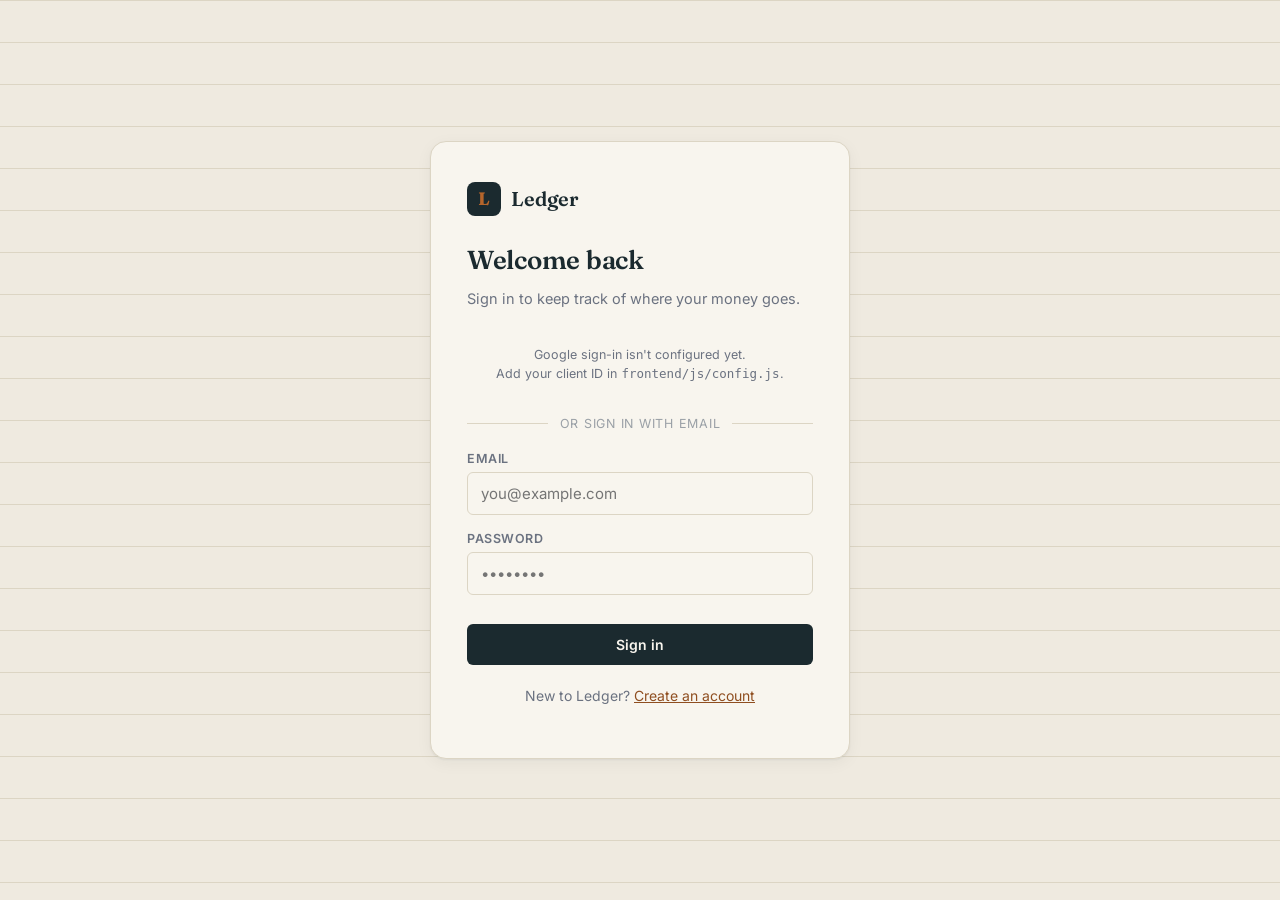
==== frontend/login.html @ 06ac3ed9 "Initial commit: Ledger expense tracker (FastAPI + vanilla JS) Adds Postgres support alongside SQLite" ====
<!DOCTYPE html>
<html lang="en">
<head>
<meta charset="UTF-8" />
<meta name="viewport" content="width=device-width, initial-scale=1.0" />
<title>Sign in — Ledger</title>
<link rel="stylesheet" href="css/style.css" />
<script src="https://accounts.google.com/gsi/client" async defer></script>
</head>
<body>
  <div class="auth-shell">
    <div class="auth-card">
      <div class="auth-brand">
        <div class="mark">L</div>
        <div class="name">Ledger</div>
      </div>

      <h1>Welcome back</h1>
      <p class="auth-sub">Sign in to keep track of where your money goes.</p>

      <div id="google-btn-container"></div>
      <div class="divider">or sign in with email</div>

      <form id="login-form" novalidate>
        <div class="field">
          <label for="login-email">Email</label>
          <input id="login-email" type="email" required autocomplete="email" placeholder="you@example.com" />
        </div>
        <div class="field">
          <label for="login-password">Password</label>
          <input id="login-password" type="password" required autocomplete="current-password" placeholder="••••••••" />
        </div>
        <div class="error-text" id="login-error"></div>
        <button type="submit" id="login-submit" class="btn btn-primary btn-block">Sign in</button>
      </form>

      <p class="auth-foot">New to Ledger? <a href="signup.html">Create an account</a></p>
    </div>
  </div>

  <script src="js/config.js"></script>
  <script src="js/api.js"></script>
  <script src="js/utils.js"></script>
  <script src="js/auth.js"></script>
</body>
</html>
---- frontend/css/style.css ----
/* ============================================================
   Ledger — design tokens
   Ink #1B2A2F · Paper #EFEAE0 · Copper #B5652B
   Moss #5B7B5B (positive/under budget) · Brick #A63D40 (over budget)
   Slate #6B7280 (utility text)
   Display: Fraunces · Body: Inter · Data: IBM Plex Mono
   ============================================================ */

@import url('https://fonts.googleapis.com/css2?family=Fraunces:ital,opsz,wght@0,9..144,400;0,9..144,500;0,9..144,600;0,9..144,700;1,9..144,500&family=Inter:wght@400;500;600;700&family=IBM+Plex+Mono:wght@400;500;600&display=swap');

:root {
  --ink: #1B2A2F;
  --ink-soft: #2C3E44;
  --paper: #EFEAE0;
  --paper-raised: #F8F5EE;
  --paper-line: #DCD5C4;
  --copper: #B5652B;
  --copper-dark: #8F4E20;
  --moss: #5B7B5B;
  --brick: #A63D40;
  --slate: #6B7280;
  --slate-light: #9AA0A6;

  --font-display: 'Fraunces', Georgia, serif;
  --font-body: 'Inter', -apple-system, BlinkMacSystemFont, sans-serif;
  --font-mono: 'IBM Plex Mono', 'SF Mono', Consolas, monospace;

  --radius-sm: 6px;
  --radius-md: 10px;
  --radius-lg: 16px;
  --shadow-card: 0 1px 2px rgba(27,42,47,0.06), 0 4px 16px rgba(27,42,47,0.05);
  --shadow-pop: 0 8px 30px rgba(27,42,47,0.18);
}

* { box-sizing: border-box; }

html, body {
  margin: 0;
  padding: 0;
  background: var(--paper);
  color: var(--ink);
  font-family: var(--font-body);
  -webkit-font-smoothing: antialiased;
}

body {
  min-height: 100vh;
  background-image:
    linear-gradient(var(--paper-line) 1px, transparent 1px);
  background-size: 100% 42px;
  background-attachment: local;
}

h1, h2, h3, .display {
  font-family: var(--font-display);
  font-weight: 600;
  letter-spacing: -0.01em;
  color: var(--ink);
  margin: 0;
}

.mono, .amount, input[type="number"], .num {
  font-family: var(--font-mono);
  font-variant-numeric: tabular-nums;
}

a { color: var(--copper-dark); }

button { font-family: var(--font-body); cursor: pointer; }

::selection { background: var(--copper); color: var(--paper-raised); }

/* Scrollbar */
::-webkit-scrollbar { width: 10px; height: 10px; }
::-webkit-scrollbar-thumb { background: var(--paper-line); border-radius: 10px; }
::-webkit-scrollbar-track { background: transparent; }

/* ---------------- Buttons ---------------- */
.btn {
  display: inline-flex;
  align-items: center;
  justify-content: center;
  gap: 8px;
  padding: 11px 20px;
  border-radius: var(--radius-sm);
  border: 1px solid transparent;
  font-weight: 600;
  font-size: 14px;
  transition: transform .12s ease, box-shadow .12s ease, background-color .12s ease;
}
.btn:active { transform: translateY(1px); }

.btn-primary {
  background: var(--ink);
  color: var(--paper-raised);
}
.btn-primary:hover { background: var(--ink-soft); }

.btn-copper {
  background: var(--copper);
  color: #fff;
}
.btn-copper:hover { background: var(--copper-dark); }

.btn-ghost {
  background: transparent;
  color: var(--ink);
  border-color: var(--paper-line);
}
.btn-ghost:hover { background: var(--paper-raised); }

.btn-danger {
  background: transparent;
  color: var(--brick);
  border-color: rgba(166,61,64,0.35);
}
.btn-danger:hover { background: rgba(166,61,64,0.08); }

.btn-block { width: 100%; }
.btn-sm { padding: 7px 12px; font-size: 13px; }
.btn:disabled { opacity: .55; cursor: not-allowed; }

/* ---------------- Forms ---------------- */
label {
  display: block;
  font-size: 12.5px;
  font-weight: 600;
  color: var(--slate);
  text-transform: uppercase;
  letter-spacing: 0.04em;
  margin-bottom: 6px;
}

input, select, textarea {
  width: 100%;
  padding: 11px 13px;
  border: 1px solid var(--paper-line);
  border-radius: var(--radius-sm);
  background: var(--paper-raised);
  color: var(--ink);
  font-size: 15px;
  font-family: var(--font-body);
  transition: border-color .12s ease, box-shadow .12s ease;
}
input:focus, select:focus, textarea:focus {
  outline: none;
  border-color: var(--copper);
  box-shadow: 0 0 0 3px rgba(181,101,43,0.15);
}
textarea { resize: vertical; min-height: 70px; }

.field { margin-bottom: 16px; }
.field-row { display: flex; gap: 12px; }
.field-row .field { flex: 1; }

.error-text {
  color: var(--brick);
  font-size: 13.5px;
  margin-top: 8px;
  min-height: 1em;
}

/* ---------------- Auth pages ---------------- */
.auth-shell {
  min-height: 100vh;
  display: flex;
  align-items: center;
  justify-content: center;
  padding: 24px;
}

.auth-card {
  width: 100%;
  max-width: 420px;
  background: var(--paper-raised);
  border: 1px solid var(--paper-line);
  border-radius: var(--radius-lg);
  padding: 40px 36px;
  box-shadow: var(--shadow-card);
}

.auth-brand {
  display: flex;
  align-items: center;
  gap: 10px;
  margin-bottom: 28px;
}
.auth-brand .mark {
  width: 34px; height: 34px;
  border-radius: 8px;
  background: var(--ink);
  color: var(--copper);
  display: flex; align-items: center; justify-content: center;
  font-family: var(--font-display);
  font-weight: 700;
  font-size: 18px;
}
.auth-brand .name { font-family: var(--font-display); font-size: 20px; font-weight: 600; }

.auth-card h1 { font-size: 26px; margin-bottom: 6px; }
.auth-sub { color: var(--slate); font-size: 14.5px; margin-bottom: 26px; }

.divider {
  display: flex; align-items: center; gap: 12px;
  color: var(--slate-light); font-size: 12.5px; text-transform: uppercase; letter-spacing: .06em;
  margin: 20px 0;
}
.divider::before, .divider::after {
  content: ''; flex: 1; height: 1px; background: var(--paper-line);
}

#google-btn-container { display: flex; justify-content: center; margin-bottom: 4px; }

.auth-foot { text-align: center; margin-top: 22px; font-size: 14px; color: var(--slate); }

/* ---------------- App shell ---------------- */
.app-shell { display: flex; min-height: 100vh; }

.sidebar {
  width: 236px;
  flex-shrink: 0;
  background: var(--ink);
  color: var(--paper);
  display: flex;
  flex-direction: column;
  padding: 22px 16px;
  position: sticky;
  top: 0;
  height: 100vh;
}

.sidebar .brand {
  display: flex; align-items: center; gap: 10px;
  padding: 6px 8px 22px;
  border-bottom: 1px solid rgba(239,234,224,0.12);
  margin-bottom: 18px;
}
.sidebar .brand .mark {
  width: 30px; height: 30px; border-radius: 7px;
  background: var(--copper); color: var(--ink);
  display: flex; align-items: center; justify-content: center;
  font-family: var(--font-display); font-weight: 700;
}
.sidebar .brand .name { font-family: var(--font-display); font-size: 18px; font-weight: 600; }

.nav-item {
  display: flex; align-items: center; gap: 12px;
  padding: 11px 12px;
  border-radius: var(--radius-sm);
  color: rgba(239,234,224,0.75);
  font-size: 14.5px;
  font-weight: 500;
  margin-bottom: 3px;
  border: none;
  background: transparent;
  width: 100%;
  text-align: left;
}
.nav-item svg { width: 18px; height: 18px; flex-shrink: 0; }
.nav-item:hover { background: rgba(239,234,224,0.06); color: var(--paper); }
.nav-item.active { background: rgba(181,101,43,0.22); color: var(--paper); }

.sidebar-foot {
  margin-top: auto;
  padding-top: 16px;
  border-top: 1px solid rgba(239,234,224,0.12);
}
.user-chip {
  display: flex; align-items: center; gap: 10px;
  padding: 8px;
  border-radius: var(--radius-sm);
}
.user-chip img, .user-chip .avatar-fallback {
  width: 32px; height: 32px; border-radius: 50%;
  background: var(--copper); color: var(--ink);
  display: flex; align-items: center; justify-content: center;
  font-weight: 700; font-size: 13px; flex-shrink: 0;
  object-fit: cover;
}
.user-chip .who { min-width: 0; }
.user-chip .name { font-size: 13.5px; font-weight: 600; color: var(--paper); white-space: nowrap; overflow: hidden; text-overflow: ellipsis; }
.user-chip .email { font-size: 11.5px; color: rgba(239,234,224,0.55); white-space: nowrap; overflow: hidden; text-overflow: ellipsis; }

.logout-link {
  display: block; margin-top: 10px; padding: 8px;
  font-size: 13px; color: rgba(239,234,224,0.6);
  border: none; background: none; width: 100%; text-align: left; border-radius: var(--radius-sm);
}
.logout-link:hover { color: var(--brick); background: rgba(239,234,224,0.06); }

.main {
  flex: 1;
  min-width: 0;
  padding: 30px 40px 60px;
}

.view { display: none; }
.view.active { display: block; }

.page-head {
  display: flex; align-items: baseline; justify-content: space-between;
  margin-bottom: 26px; flex-wrap: wrap; gap: 12px;
}
.page-head h1 { font-size: 28px; }
.page-head .sub { color: var(--slate); font-size: 14px; margin-top: 4px; }

/* ---------------- Cards / grid ---------------- */
.card {
  background: var(--paper-raised);
  border: 1px solid var(--paper-line);
  border-radius: var(--radius-lg);
  box-shadow: var(--shadow-card);
}

.stat-grid {
  display: grid;
  grid-template-columns: repeat(4, 1fr);
  gap: 16px;
  margin-bottom: 26px;
}
@media (max-width: 980px) { .stat-grid { grid-template-columns: repeat(2, 1fr); } }

.stat-card {
  padding: 20px 20px 18px;
  position: relative;
  overflow: hidden;
}
.stat-card .eyebrow {
  font-size: 11.5px; text-transform: uppercase; letter-spacing: .06em;
  color: var(--slate); font-weight: 600; margin-bottom: 10px;
}
.stat-card .value {
  font-family: var(--font-mono);
  font-size: 26px; font-weight: 600; letter-spacing: -0.01em;
}
.stat-card .value small { font-size: 14px; font-weight: 500; color: var(--slate); margin-left: 4px; }
.stat-card .delta { font-size: 12.5px; margin-top: 8px; font-weight: 600; }
.delta.up { color: var(--brick); }
.delta.down { color: var(--moss); }
.delta.flat { color: var(--slate); }

.stat-card::after {
  content: '';
  position: absolute; right: -18px; bottom: -18px;
  width: 90px; height: 90px; border-radius: 50%;
  background: var(--copper); opacity: 0.06;
}

.charts-row {
  display: grid;
  grid-template-columns: 1.4fr 1fr;
  gap: 16px;
  margin-bottom: 26px;
}
@media (max-width: 980px) { .charts-row { grid-template-columns: 1fr; } }

.chart-card { padding: 20px 22px 8px; }
.chart-card h3 { font-size: 16px; margin-bottom: 4px; }
.chart-card .sub { color: var(--slate); font-size: 13px; margin-bottom: 12px; }
.chart-card canvas { max-width: 100%; }

/* ---------------- Ledger table ---------------- */
.ledger {
  background: var(--paper-raised);
  border: 1px solid var(--paper-line);
  border-radius: var(--radius-lg);
  overflow: hidden;
}
.ledger-toolbar {
  display: flex; gap: 10px; align-items: center; flex-wrap: wrap;
  padding: 16px 20px;
  border-bottom: 1px solid var(--paper-line);
}
.ledger-toolbar input, .ledger-toolbar select { width: auto; min-width: 150px; }
.ledger-toolbar .search { flex: 1; min-width: 180px; }
.ledger-toolbar .spacer { flex: 1; }

table.ledger-table { width: 100%; border-collapse: collapse; }
.ledger-table thead th {
  text-align: left;
  font-size: 11.5px; text-transform: uppercase; letter-spacing: .05em;
  color: var(--slate); font-weight: 600;
  padding: 12px 20px;
  border-bottom: 1px solid var(--paper-line);
  background: rgba(220,213,196,0.25);
}
.ledger-table tbody tr {
  border-bottom: 1px solid var(--paper-line);
  transition: background-color .1s ease;
}
.ledger-table tbody tr:last-child { border-bottom: none; }
.ledger-table tbody tr:hover { background: rgba(181,101,43,0.05); }
.ledger-table td { padding: 13px 20px; font-size: 14.5px; vertical-align: middle; }
.ledger-table td.amount { font-family: var(--font-mono); font-weight: 600; text-align: right; white-space: nowrap; }
.ledger-table td.actions { text-align: right; white-space: nowrap; }
.ledger-table td.actions button {
  background: none; border: none; color: var(--slate);
  padding: 4px 6px; border-radius: 6px;
}
.ledger-table td.actions button:hover { color: var(--ink); background: var(--paper); }
.ledger-table td.actions button.danger:hover { color: var(--brick); }

.cat-pill {
  display: inline-flex; align-items: center; gap: 6px;
  padding: 4px 10px; border-radius: 100px;
  font-size: 12.5px; font-weight: 600;
  background: rgba(181,101,43,0.1);
  color: var(--ink);
  white-space: nowrap;
}
.cat-pill .dot { width: 7px; height: 7px; border-radius: 50%; flex-shrink: 0; }

.empty-state {
  text-align: center; padding: 60px 20px; color: var(--slate);
}
.empty-state .glyph { font-size: 34px; margin-bottom: 10px; }
.empty-state h3 { color: var(--ink); margin-bottom: 6px; font-size: 17px; }

.pagination {
  display: flex; align-items: center; justify-content: space-between;
  padding: 14px 20px; border-top: 1px solid var(--paper-line);
  font-size: 13px; color: var(--slate);
}
.pagination .controls { display: flex; gap: 8px; }

/* ---------------- Modal ---------------- */
.modal-overlay {
  position: fixed; inset: 0; background: rgba(27,42,47,0.45);
  display: none; align-items: flex-start; justify-content: center;
  padding: 6vh 20px; z-index: 100; overflow-y: auto;
  backdrop-filter: blur(2px);
}
.modal-overlay.active { display: flex; }
.modal {
  background: var(--paper-raised);
  border-radius: var(--radius-lg);
  width: 100%; max-width: 480px;
  padding: 28px 28px 24px;
  box-shadow: var(--shadow-pop);
  border: 1px solid var(--paper-line);
}
.modal-head {
  display: flex; align-items: center; justify-content: space-between;
  margin-bottom: 18px;
}
.modal-head h2 { font-size: 20px; }
.modal-close {
  background: none; border: none; color: var(--slate); font-size: 20px;
  width: 30px; height: 30px; border-radius: 50%;
}
.modal-close:hover { background: var(--paper); color: var(--ink); }
.modal-actions { display: flex; gap: 10px; margin-top: 22px; }
.modal-actions .btn { flex: 1; }

/* Category chips picker */
.chip-picker { display: flex; flex-wrap: wrap; gap: 8px; }
.chip-picker .chip {
  display: inline-flex; align-items: center; gap: 7px;
  padding: 7px 13px; border-radius: 100px; font-size: 13.5px; font-weight: 600;
  border: 1.5px solid var(--paper-line); background: var(--paper-raised); color: var(--ink);
}
.chip-picker .chip::before {
  content: ''; width: 8px; height: 8px; border-radius: 50%; background: var(--dot, var(--slate)); flex-shrink: 0;
}
.chip-picker .chip.selected { border-color: var(--copper); background: rgba(181,101,43,0.12); }

/* ---------------- Category management ---------------- */
.category-grid { display: grid; grid-template-columns: repeat(auto-fill, minmax(230px,1fr)); gap: 14px; }
.category-card {
  display: flex; align-items: center; gap: 12px;
  padding: 16px; border-radius: var(--radius-md);
  background: var(--paper-raised); border: 1px solid var(--paper-line);
}
.category-card .swatch { width: 34px; height: 34px; border-radius: 9px; flex-shrink: 0; }
.category-card .info { flex: 1; min-width: 0; }
.category-card .info .name { font-weight: 600; font-size: 14.5px; }
.category-card .info .spend { font-size: 12.5px; color: var(--slate); font-family: var(--font-mono); }
.category-card .cat-actions { display: flex; gap: 2px; }
.category-card .cat-actions button { background: none; border: none; color: var(--slate); padding: 5px; border-radius: 6px; }
.category-card .cat-actions button:hover { color: var(--ink); background: var(--paper); }

/* ---------------- Budgets ---------------- */
.budget-row { padding: 14px 0; border-bottom: 1px solid var(--paper-line); }
.budget-row:last-child { border-bottom: none; }
.budget-row .top { display: flex; justify-content: space-between; margin-bottom: 8px; font-size: 14px; }
.budget-row .top .cat { font-weight: 600; display: flex; align-items: center; gap: 8px; }
.budget-row .top .figures { font-family: var(--font-mono); color: var(--slate); }
.budget-bar { height: 8px; border-radius: 100px; background: var(--paper-line); overflow: hidden; }
.budget-bar .fill { height: 100%; border-radius: 100px; background: var(--moss); transition: width .3s ease; }
.budget-bar .fill.over { background: var(--brick); }

/* ---------------- Settings ---------------- */
.settings-grid { display: grid; grid-template-columns: repeat(2, 1fr); gap: 18px; }
@media (max-width: 900px) { .settings-grid { grid-template-columns: 1fr; } }
.settings-card { padding: 22px 24px; }
.settings-card h3 { font-size: 16px; margin-bottom: 16px; }

.toast-stack {
  position: fixed; bottom: 24px; right: 24px; z-index: 200;
  display: flex; flex-direction: column; gap: 10px;
}
.toast {
  background: var(--ink); color: var(--paper); padding: 13px 18px;
  border-radius: var(--radius-sm); font-size: 14px; box-shadow: var(--shadow-pop);
  border-left: 3px solid var(--copper);
  animation: toast-in .18s ease;
  max-width: 320px;
}
.toast.error { border-left-color: var(--brick); }
.toast.success { border-left-color: var(--moss); }
@keyframes toast-in { from { opacity: 0; transform: translateY(8px);} to {opacity: 1; transform: translateY(0);} }

.spinner {
  width: 18px; height: 18px; border-radius: 50%;
  border: 2px solid rgba(239,234,224,0.35); border-top-color: var(--paper);
  animation: spin .7s linear infinite; display: inline-block;
}
@keyframes spin { to { transform: rotate(360deg); } }

.hidden { display: none !important; }

.mobile-topbar { display: none; }
@media (max-width: 860px) {
  .app-shell { flex-direction: column; }
  .sidebar { display: none; }
  .sidebar.mobile-open { display: flex; position: fixed; z-index: 150; width: 240px; }
  .mobile-topbar {
    display: flex; align-items: center; justify-content: space-between;
    padding: 14px 18px; background: var(--ink); color: var(--paper); position: sticky; top: 0; z-index: 90;
  }
  .mobile-topbar button { background: none; border: none; color: var(--paper); font-size: 22px; }
  .main { padding: 20px; }
  .stat-grid { grid-template-columns: 1fr; }
}
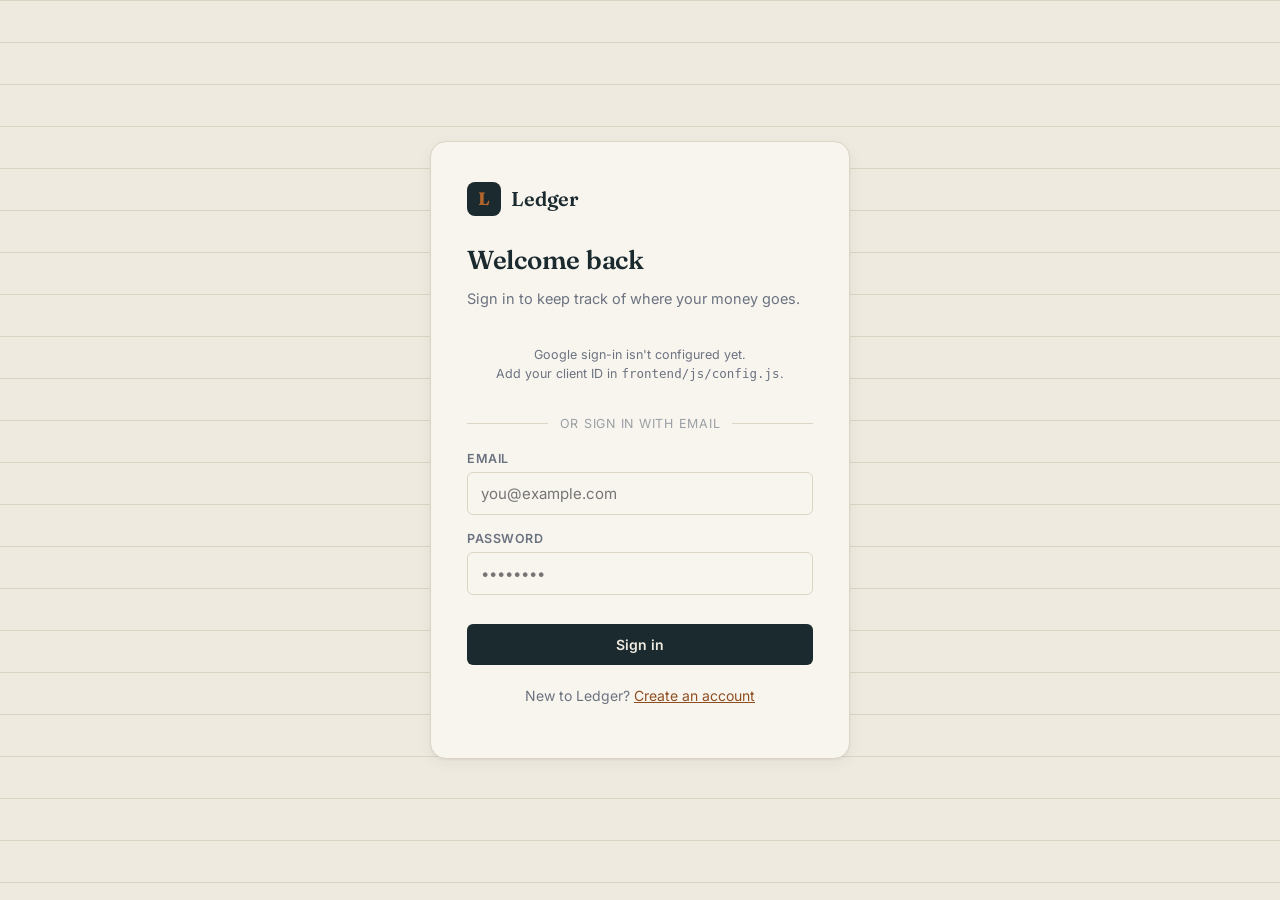
==== commit 0070650c: "Add a theme switcher: Paper (light), Midnight (dark), Slate Adds a "Choose a color theme" dropdown i" ====
--- a/frontend/login.html
+++ b/frontend/login.html
@@ -4,6 +4,7 @@
 <meta charset="UTF-8" />
 <meta name="viewport" content="width=device-width, initial-scale=1.0" />
 <title>Sign in — Ledger</title>
+<script>document.documentElement.setAttribute("data-theme", localStorage.getItem("ledger_theme") || "light");</script>
 <link rel="stylesheet" href="css/style.css" />
 <script src="https://accounts.google.com/gsi/client" async defer></script>
 </head>
--- a/frontend/css/style.css
+++ b/frontend/css/style.css
@@ -9,17 +9,24 @@
 @import url('https://fonts.googleapis.com/css2?family=Fraunces:ital,opsz,wght@0,9..144,400;0,9..144,500;0,9..144,600;0,9..144,700;1,9..144,500&family=Inter:wght@400;500;600;700&family=IBM+Plex+Mono:wght@400;500;600&display=swap');
 
 :root {
+  /* Permanent dark chrome (sidebar / primary buttons / topbar) — stays
+     constant across themes, only the page surfaces below switch. */
   --ink: #1B2A2F;
   --ink-soft: #2C3E44;
+  --chrome-text: #EFEAE0;
+
+  /* Page surfaces + default text — these are what themes override. */
   --paper: #EFEAE0;
   --paper-raised: #F8F5EE;
   --paper-line: #DCD5C4;
+  --text: #1B2A2F;
+  --slate: #6B7280;
+  --slate-light: #9AA0A6;
+
   --copper: #B5652B;
   --copper-dark: #8F4E20;
   --moss: #5B7B5B;
   --brick: #A63D40;
-  --slate: #6B7280;
-  --slate-light: #9AA0A6;
 
   --font-display: 'Fraunces', Georgia, serif;
   --font-body: 'Inter', -apple-system, BlinkMacSystemFont, sans-serif;
@@ -32,13 +39,38 @@
   --shadow-pop: 0 8px 30px rgba(27,42,47,0.18);
 }
 
+/* Midnight — dark theme */
+[data-theme="dark"] {
+  --paper: #121B21;
+  --paper-raised: #1B262C;
+  --paper-line: #2C3A40;
+  --text: #ECE7DD;
+  --slate: #98A2A8;
+  --slate-light: #6C7780;
+  --copper-dark: #D98A4F;
+  --moss: #7FA57F;
+  --brick: #D97A7D;
+  --shadow-card: 0 1px 2px rgba(0,0,0,0.25), 0 4px 16px rgba(0,0,0,0.2);
+  --shadow-pop: 0 8px 30px rgba(0,0,0,0.45);
+}
+
+/* Slate — cool, neutral light theme */
+[data-theme="slate"] {
+  --paper: #EEF1F4;
+  --paper-raised: #FFFFFF;
+  --paper-line: #DCE1E7;
+  --text: #1B2430;
+  --slate: #5B6470;
+  --slate-light: #8A93A0;
+}
+
 * { box-sizing: border-box; }
 
 html, body {
   margin: 0;
   padding: 0;
   background: var(--paper);
-  color: var(--ink);
+  color: var(--text);
   font-family: var(--font-body);
   -webkit-font-smoothing: antialiased;
 }
@@ -55,7 +87,7 @@
   font-family: var(--font-display);
   font-weight: 600;
   letter-spacing: -0.01em;
-  color: var(--ink);
+  color: var(--text);
   margin: 0;
 }
 
@@ -68,7 +100,7 @@
 
 button { font-family: var(--font-body); cursor: pointer; }
 
-::selection { background: var(--copper); color: var(--paper-raised); }
+::selection { background: var(--copper); color: var(--chrome-text); }
 
 /* Scrollbar */
 ::-webkit-scrollbar { width: 10px; height: 10px; }
@@ -92,7 +124,7 @@
 
 .btn-primary {
   background: var(--ink);
-  color: var(--paper-raised);
+  color: var(--chrome-text);
 }
 .btn-primary:hover { background: var(--ink-soft); }
 
@@ -104,7 +136,7 @@
 
 .btn-ghost {
   background: transparent;
-  color: var(--ink);
+  color: var(--text);
   border-color: var(--paper-line);
 }
 .btn-ghost:hover { background: var(--paper-raised); }
@@ -137,7 +169,7 @@
   border: 1px solid var(--paper-line);
   border-radius: var(--radius-sm);
   background: var(--paper-raised);
-  color: var(--ink);
+  color: var(--text);
   font-size: 15px;
   font-family: var(--font-body);
   transition: border-color .12s ease, box-shadow .12s ease;
@@ -220,7 +252,7 @@
   width: 236px;
   flex-shrink: 0;
   background: var(--ink);
-  color: var(--paper);
+  color: var(--chrome-text);
   display: flex;
   flex-direction: column;
   padding: 22px 16px;
@@ -257,8 +289,8 @@
   text-align: left;
 }
 .nav-item svg { width: 18px; height: 18px; flex-shrink: 0; }
-.nav-item:hover { background: rgba(239,234,224,0.06); color: var(--paper); }
-.nav-item.active { background: rgba(181,101,43,0.22); color: var(--paper); }
+.nav-item:hover { background: rgba(239,234,224,0.06); color: var(--chrome-text); }
+.nav-item.active { background: rgba(181,101,43,0.22); color: var(--chrome-text); }
 
 .sidebar-foot {
   margin-top: auto;
@@ -278,7 +310,7 @@
   object-fit: cover;
 }
 .user-chip .who { min-width: 0; }
-.user-chip .name { font-size: 13.5px; font-weight: 600; color: var(--paper); white-space: nowrap; overflow: hidden; text-overflow: ellipsis; }
+.user-chip .name { font-size: 13.5px; font-weight: 600; color: var(--chrome-text); white-space: nowrap; overflow: hidden; text-overflow: ellipsis; }
 .user-chip .email { font-size: 11.5px; color: rgba(239,234,224,0.55); white-space: nowrap; overflow: hidden; text-overflow: ellipsis; }
 
 .logout-link {
@@ -382,7 +414,7 @@
   color: var(--slate); font-weight: 600;
   padding: 12px 20px;
   border-bottom: 1px solid var(--paper-line);
-  background: rgba(220,213,196,0.25);
+  background: var(--paper);
 }
 .ledger-table tbody tr {
   border-bottom: 1px solid var(--paper-line);
@@ -397,7 +429,7 @@
   background: none; border: none; color: var(--slate);
   padding: 4px 6px; border-radius: 6px;
 }
-.ledger-table td.actions button:hover { color: var(--ink); background: var(--paper); }
+.ledger-table td.actions button:hover { color: var(--text); background: var(--paper); }
 .ledger-table td.actions button.danger:hover { color: var(--brick); }
 
 .cat-pill {
@@ -405,7 +437,7 @@
   padding: 4px 10px; border-radius: 100px;
   font-size: 12.5px; font-weight: 600;
   background: rgba(181,101,43,0.1);
-  color: var(--ink);
+  color: var(--text);
   white-space: nowrap;
 }
 .cat-pill .dot { width: 7px; height: 7px; border-radius: 50%; flex-shrink: 0; }
@@ -414,7 +446,7 @@
   text-align: center; padding: 60px 20px; color: var(--slate);
 }
 .empty-state .glyph { font-size: 34px; margin-bottom: 10px; }
-.empty-state h3 { color: var(--ink); margin-bottom: 6px; font-size: 17px; }
+.empty-state h3 { color: var(--text); margin-bottom: 6px; font-size: 17px; }
 
 .pagination {
   display: flex; align-items: center; justify-content: space-between;
@@ -448,7 +480,7 @@
   background: none; border: none; color: var(--slate); font-size: 20px;
   width: 30px; height: 30px; border-radius: 50%;
 }
-.modal-close:hover { background: var(--paper); color: var(--ink); }
+.modal-close:hover { background: var(--paper); color: var(--text); }
 .modal-actions { display: flex; gap: 10px; margin-top: 22px; }
 .modal-actions .btn { flex: 1; }
 
@@ -457,7 +489,7 @@
 .chip-picker .chip {
   display: inline-flex; align-items: center; gap: 7px;
   padding: 7px 13px; border-radius: 100px; font-size: 13.5px; font-weight: 600;
-  border: 1.5px solid var(--paper-line); background: var(--paper-raised); color: var(--ink);
+  border: 1.5px solid var(--paper-line); background: var(--paper-raised); color: var(--text);
 }
 .chip-picker .chip::before {
   content: ''; width: 8px; height: 8px; border-radius: 50%; background: var(--dot, var(--slate)); flex-shrink: 0;
@@ -477,7 +509,7 @@
 .category-card .info .spend { font-size: 12.5px; color: var(--slate); font-family: var(--font-mono); }
 .category-card .cat-actions { display: flex; gap: 2px; }
 .category-card .cat-actions button { background: none; border: none; color: var(--slate); padding: 5px; border-radius: 6px; }
-.category-card .cat-actions button:hover { color: var(--ink); background: var(--paper); }
+.category-card .cat-actions button:hover { color: var(--text); background: var(--paper); }
 
 /* ---------------- Budgets ---------------- */
 .budget-row { padding: 14px 0; border-bottom: 1px solid var(--paper-line); }
@@ -500,7 +532,7 @@
   display: flex; flex-direction: column; gap: 10px;
 }
 .toast {
-  background: var(--ink); color: var(--paper); padding: 13px 18px;
+  background: var(--ink); color: var(--chrome-text); padding: 13px 18px;
   border-radius: var(--radius-sm); font-size: 14px; box-shadow: var(--shadow-pop);
   border-left: 3px solid var(--copper);
   animation: toast-in .18s ease;
@@ -512,7 +544,7 @@
 
 .spinner {
   width: 18px; height: 18px; border-radius: 50%;
-  border: 2px solid rgba(239,234,224,0.35); border-top-color: var(--paper);
+  border: 2px solid rgba(239,234,224,0.35); border-top-color: var(--chrome-text);
   animation: spin .7s linear infinite; display: inline-block;
 }
 @keyframes spin { to { transform: rotate(360deg); } }
@@ -526,9 +558,9 @@
   .sidebar.mobile-open { display: flex; position: fixed; z-index: 150; width: 240px; }
   .mobile-topbar {
     display: flex; align-items: center; justify-content: space-between;
-    padding: 14px 18px; background: var(--ink); color: var(--paper); position: sticky; top: 0; z-index: 90;
+    padding: 14px 18px; background: var(--ink); color: var(--chrome-text); position: sticky; top: 0; z-index: 90;
   }
-  .mobile-topbar button { background: none; border: none; color: var(--paper); font-size: 22px; }
+  .mobile-topbar button { background: none; border: none; color: var(--chrome-text); font-size: 22px; }
   .main { padding: 20px; }
   .stat-grid { grid-template-columns: 1fr; }
 }
